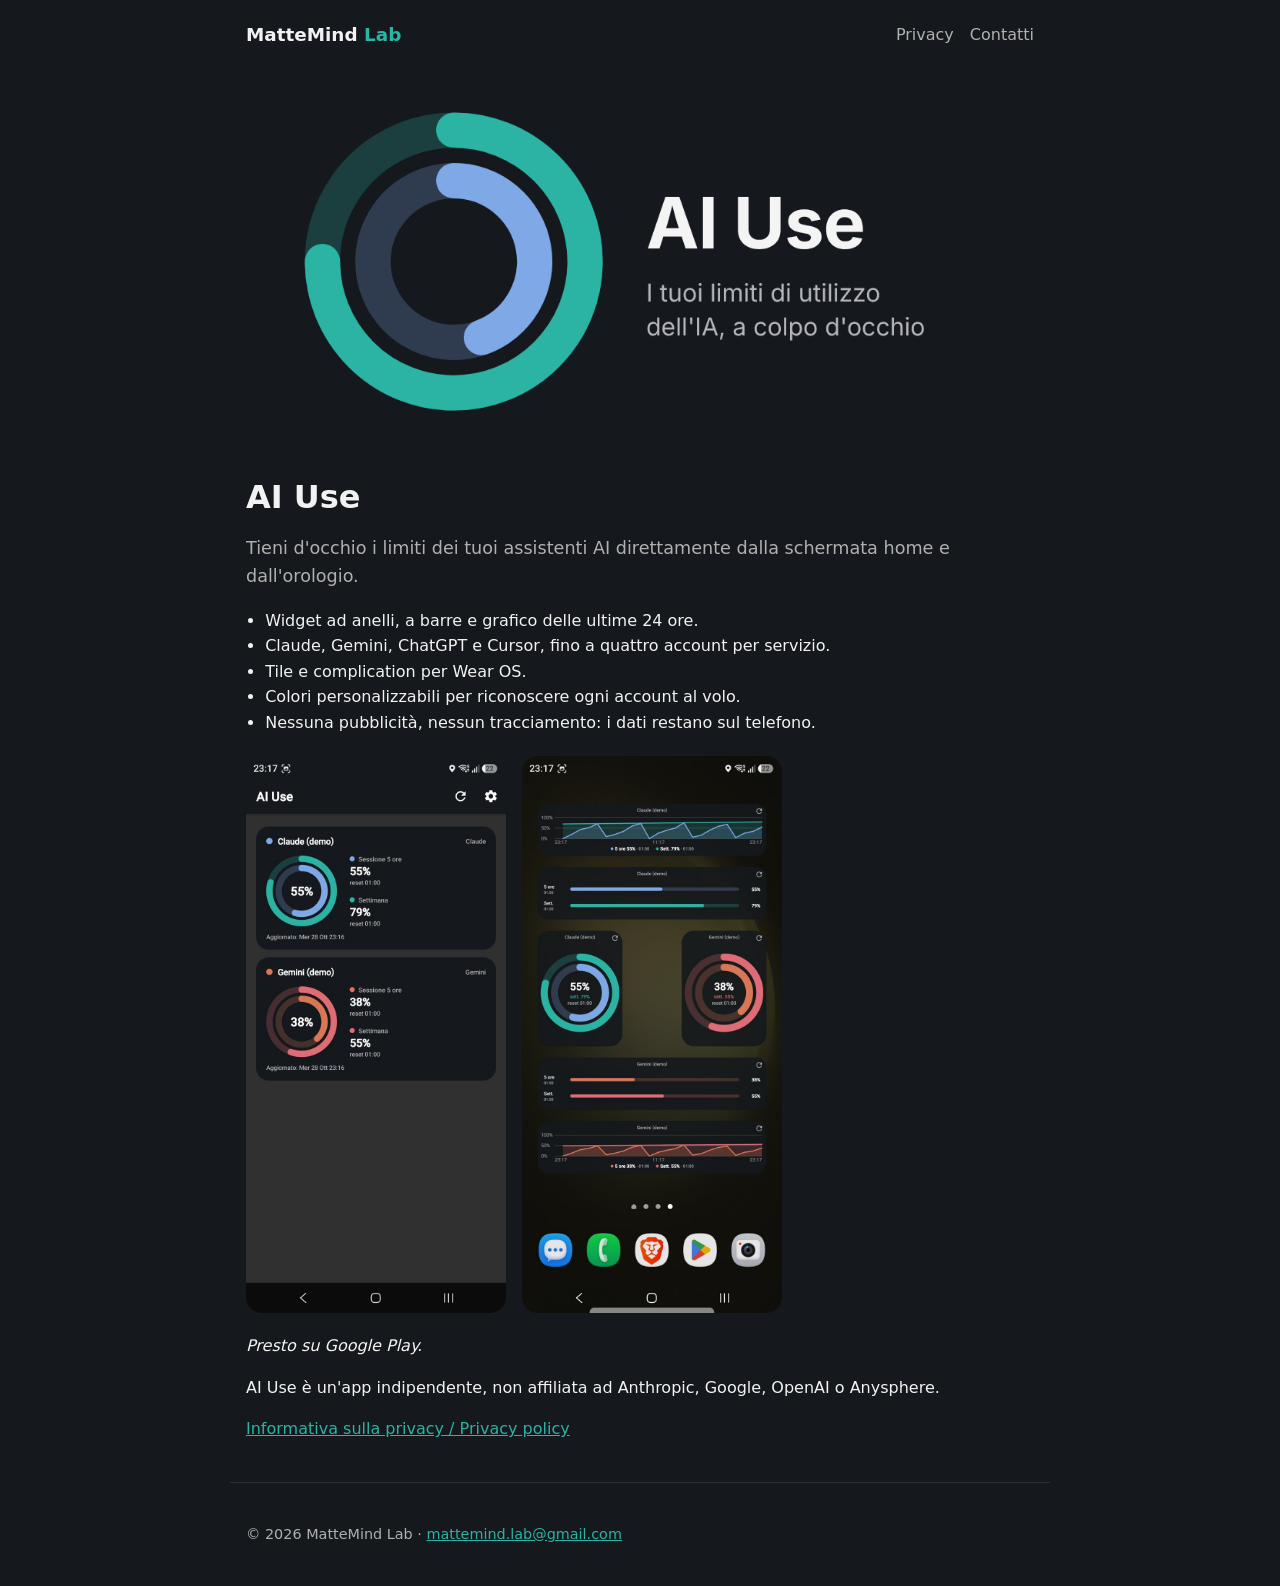
==== ai-use/index.html @ 4f1a78b9 "Logo di sfondo visibile anche su telefono; forza il ricaricamento del CSS Co-Authored-By: Claude Opu" ====
<!doctype html>
<html lang="it">
<head>
<meta charset="utf-8">
<meta name="viewport" content="width=device-width,initial-scale=1">
<title>AI Use – MatteMind Lab</title>
<meta name="description" content="AI Use: widget Android e tile Wear OS con i limiti di utilizzo di Claude, Gemini, ChatGPT e Cursor.">
<link rel="stylesheet" href="../style.css?v=3">
<link rel="icon" href="../favicon.png?v=3">
</head>
<body>
<header><a class="brand" href="../">MatteMind <span>Lab</span></a><nav><a href="privacy.html">Privacy</a><a href="../#contatti">Contatti</a></nav></header>
<main>
<img class="feature" src="feature.png" alt="AI Use">
<h1>AI Use</h1>
<p class="lead">Tieni d'occhio i limiti dei tuoi assistenti AI direttamente dalla schermata home e dall'orologio.</p>
<ul>
  <li>Widget ad anelli, a barre e grafico delle ultime 24 ore.</li>
  <li>Claude, Gemini, ChatGPT e Cursor, fino a quattro account per servizio.</li>
  <li>Tile e complication per Wear OS.</li>
  <li>Colori personalizzabili per riconoscere ogni account al volo.</li>
  <li>Nessuna pubblicità, nessun tracciamento: i dati restano sul telefono.</li>
</ul>
<div class="shots">
  <img src="app.jpg" alt="Schermata principale di AI Use">
  <img src="widget.jpg" alt="Widget di AI Use sulla schermata home: grafico, barre e anelli">
</div>
<p><em>Presto su Google Play.</em></p>
<p>AI Use è un'app indipendente, non affiliata ad Anthropic, Google, OpenAI o Anysphere.</p>
<p><a href="privacy.html">Informativa sulla privacy / Privacy policy</a></p>
</main>
<footer>© 2026 MatteMind Lab · <a href="mailto:mattemind.lab@gmail.com">mattemind.lab@gmail.com</a></footer>
</body>
</html>
---- style.css ----
:root{--bg:#15181C;--card:#1E2227;--teal:#2BB3A3;--blue:#7FA8E6;--text:#F2F2F2;--muted:#B0B0B0}
*{box-sizing:border-box}
body{margin:0;background:var(--bg);color:var(--text);font-family:system-ui,-apple-system,"Segoe UI",Roboto,sans-serif;line-height:1.6}
a{color:var(--teal)}
header,main,footer{max-width:820px;margin:0 auto;padding:0 16px}
header{display:flex;align-items:center;justify-content:space-between;padding-top:20px;padding-bottom:20px}
.brand{font-weight:700;font-size:1.15rem;color:var(--text);text-decoration:none}
.brand span{color:var(--teal)}
nav a{margin-left:16px;color:var(--muted);text-decoration:none}
nav a:hover{color:var(--text)}
h1{font-size:2rem;line-height:1.2;margin:.5em 0}
h2{color:var(--blue);margin-top:1.8em}
.lead{color:var(--muted);font-size:1.1rem}
.card{background:rgba(30,34,39,.82);border-radius:16px;padding:20px;margin:20px 0;display:flex;gap:20px;align-items:center}
.card img{width:96px;height:96px;border-radius:22px;flex:none}
.card h3{margin:0 0 4px}
.card p{margin:0;color:var(--muted)}
.btn{display:inline-block;background:var(--teal);color:#0d0f12;font-weight:600;padding:10px 18px;border-radius:999px;text-decoration:none;margin-top:10px}
.shots{display:flex;gap:16px;flex-wrap:wrap;margin:20px 0}
.shots img{width:calc(50% - 8px);max-width:260px;border-radius:16px}
.feature{width:100%;border-radius:16px}
ul{padding-left:1.2em}
footer{color:var(--muted);font-size:.9rem;padding-top:40px;padding-bottom:40px;border-top:1px solid #2a2f35;margin-top:40px}
@media(max-width:520px){.card{flex-direction:column;align-items:flex-start}h1{font-size:1.6rem}}
body.home{background:var(--bg) url(logo-bg.png) no-repeat fixed right -6vmin center/min(85vmin,640px)}
@media(max-width:700px){body.home{background-position:center 40px;background-size:min(95vw,420px);background-attachment:scroll}}
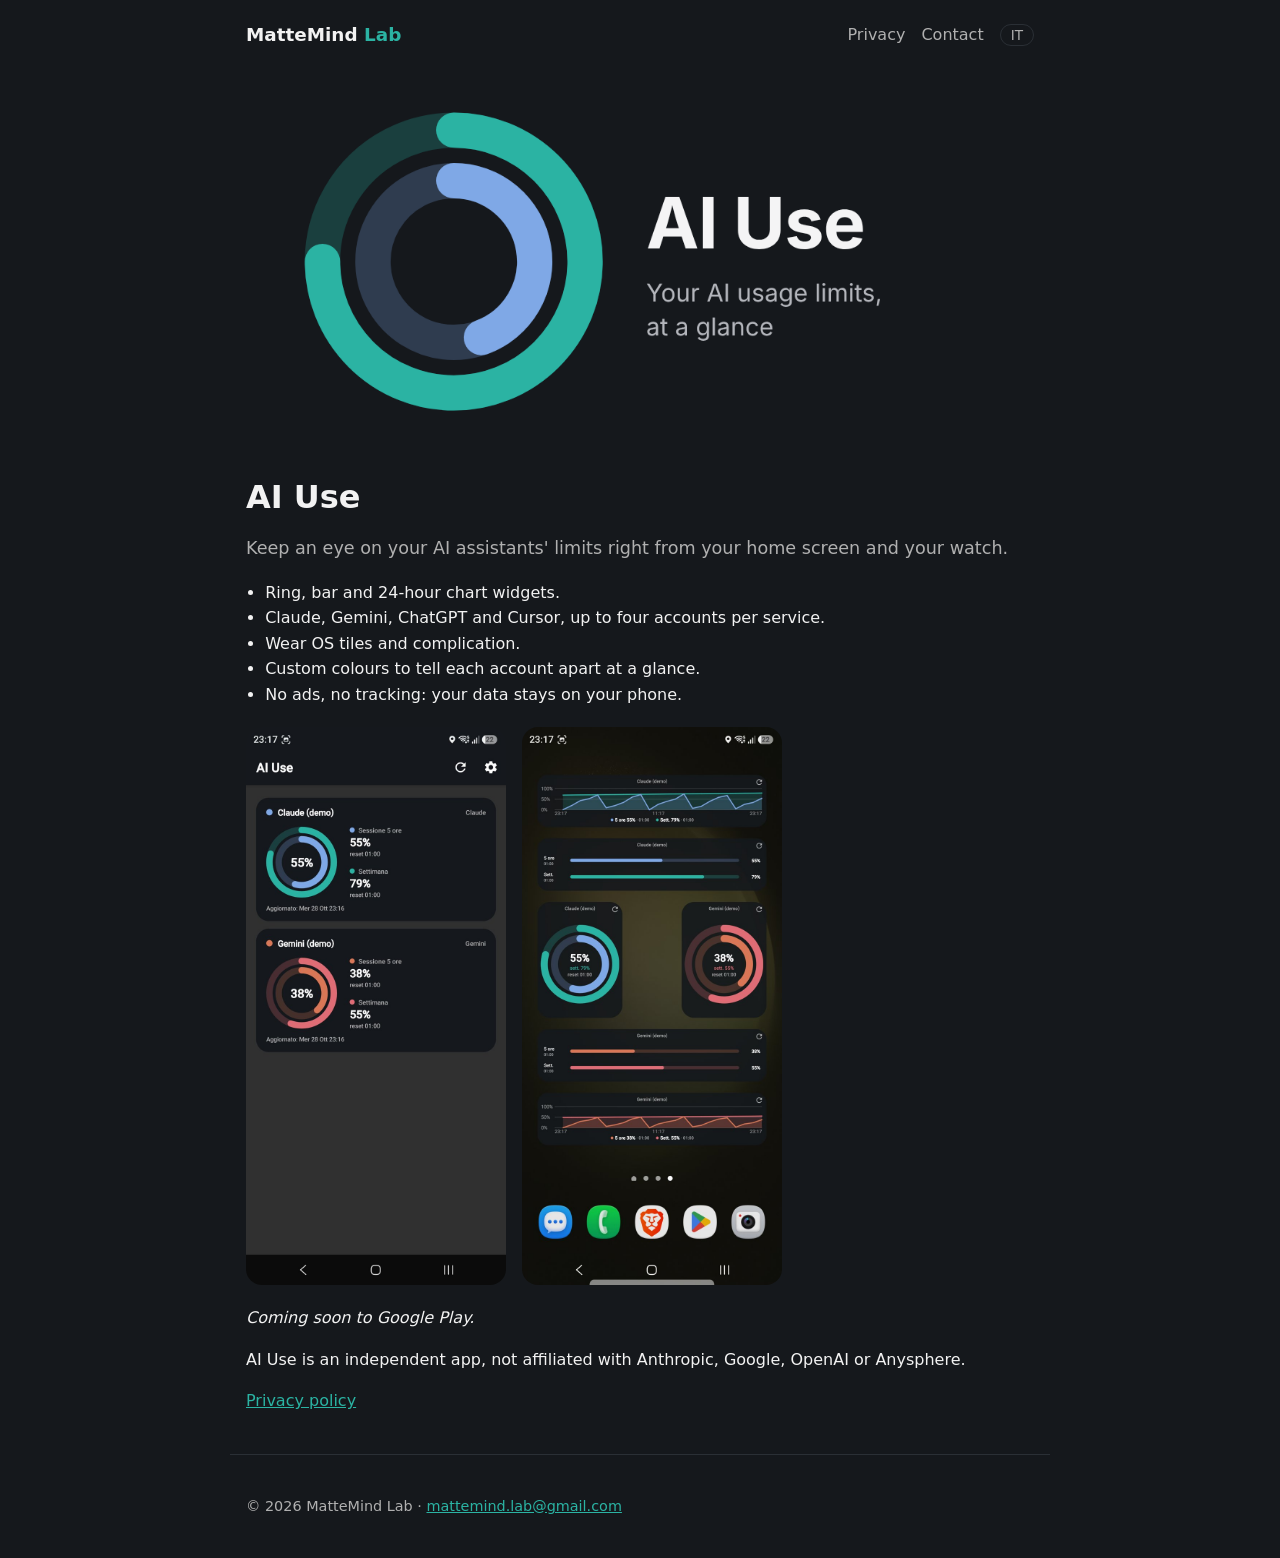
==== commit e1866312: "Sito bilingue IT/EN secondo la lingua di sistema; logo di sfondo fisso anche su telefono Co-Authored" ====
--- a/ai-use/index.html
+++ b/ai-use/index.html
@@ -3,31 +3,42 @@
 <head>
 <meta charset="utf-8">
 <meta name="viewport" content="width=device-width,initial-scale=1">
+<script src="../lang.js?v=4"></script>
 <title>AI Use – MatteMind Lab</title>
-<meta name="description" content="AI Use: widget Android e tile Wear OS con i limiti di utilizzo di Claude, Gemini, ChatGPT e Cursor.">
-<link rel="stylesheet" href="../style.css?v=3">
+<meta name="description" content="AI Use: widget Android e tile Wear OS con i limiti di utilizzo di Claude, Gemini, ChatGPT e Cursor. Android widgets and Wear OS tiles for your AI usage limits.">
+<link rel="stylesheet" href="../style.css?v=4">
 <link rel="icon" href="../favicon.png?v=3">
 </head>
 <body>
-<header><a class="brand" href="../">MatteMind <span>Lab</span></a><nav><a href="privacy.html">Privacy</a><a href="../#contatti">Contatti</a></nav></header>
+<header><a class="brand" href="../">MatteMind <span>Lab</span></a><nav><a href="privacy.html">Privacy</a><a href="../#contatti"><span class="it">Contatti</span><span class="en">Contact</span></a><a class="lang it" href="#" onclick="setLang('en');return false">EN</a><a class="lang en" href="#" onclick="setLang('it');return false">IT</a></nav></header>
 <main>
-<img class="feature" src="feature.png" alt="AI Use">
+<img class="feature it" src="feature.png" alt="AI Use">
+<img class="feature en" src="feature-en.png" alt="AI Use">
 <h1>AI Use</h1>
-<p class="lead">Tieni d'occhio i limiti dei tuoi assistenti AI direttamente dalla schermata home e dall'orologio.</p>
-<ul>
+<p class="lead it">Tieni d'occhio i limiti dei tuoi assistenti AI direttamente dalla schermata home e dall'orologio.</p>
+<p class="lead en">Keep an eye on your AI assistants' limits right from your home screen and your watch.</p>
+<ul class="it">
   <li>Widget ad anelli, a barre e grafico delle ultime 24 ore.</li>
   <li>Claude, Gemini, ChatGPT e Cursor, fino a quattro account per servizio.</li>
   <li>Tile e complication per Wear OS.</li>
   <li>Colori personalizzabili per riconoscere ogni account al volo.</li>
   <li>Nessuna pubblicità, nessun tracciamento: i dati restano sul telefono.</li>
 </ul>
+<ul class="en">
+  <li>Ring, bar and 24-hour chart widgets.</li>
+  <li>Claude, Gemini, ChatGPT and Cursor, up to four accounts per service.</li>
+  <li>Wear OS tiles and complication.</li>
+  <li>Custom colours to tell each account apart at a glance.</li>
+  <li>No ads, no tracking: your data stays on your phone.</li>
+</ul>
 <div class="shots">
-  <img src="app.jpg" alt="Schermata principale di AI Use">
-  <img src="widget.jpg" alt="Widget di AI Use sulla schermata home: grafico, barre e anelli">
+  <img src="app.jpg" alt="AI Use main screen">
+  <img src="widget.jpg" alt="AI Use widgets on the home screen">
 </div>
-<p><em>Presto su Google Play.</em></p>
-<p>AI Use è un'app indipendente, non affiliata ad Anthropic, Google, OpenAI o Anysphere.</p>
-<p><a href="privacy.html">Informativa sulla privacy / Privacy policy</a></p>
+<p><em class="it">Presto su Google Play.</em><em class="en">Coming soon to Google Play.</em></p>
+<p class="it">AI Use è un'app indipendente, non affiliata ad Anthropic, Google, OpenAI o Anysphere.</p>
+<p class="en">AI Use is an independent app, not affiliated with Anthropic, Google, OpenAI or Anysphere.</p>
+<p><a href="privacy.html"><span class="it">Informativa sulla privacy</span><span class="en">Privacy policy</span></a></p>
 </main>
 <footer>© 2026 MatteMind Lab · <a href="mailto:mattemind.lab@gmail.com">mattemind.lab@gmail.com</a></footer>
 </body>
--- a/style.css
+++ b/style.css
@@ -22,5 +22,9 @@
 ul{padding-left:1.2em}
 footer{color:var(--muted);font-size:.9rem;padding-top:40px;padding-bottom:40px;border-top:1px solid #2a2f35;margin-top:40px}
 @media(max-width:520px){.card{flex-direction:column;align-items:flex-start}h1{font-size:1.6rem}}
-body.home{background:var(--bg) url(logo-bg.png) no-repeat fixed right -6vmin center/min(85vmin,640px)}
-@media(max-width:700px){body.home{background-position:center 40px;background-size:min(95vw,420px);background-attachment:scroll}}
+html{background:var(--bg)}
+body.home{background:transparent}
+body.home::before{content:"";position:fixed;inset:0;z-index:-1;pointer-events:none;background:url(logo-bg.png) no-repeat right -6vmin center/min(85vmin,640px)}
+@media(max-width:700px){body.home::before{background-position:center 64px;background-size:min(95vw,420px)}}
+html.en .it,html:not(.en) .en{display:none}
+.lang{margin-left:16px;color:var(--muted);text-decoration:none;border:1px solid #2a2f35;border-radius:999px;padding:2px 10px;font-size:.85rem}
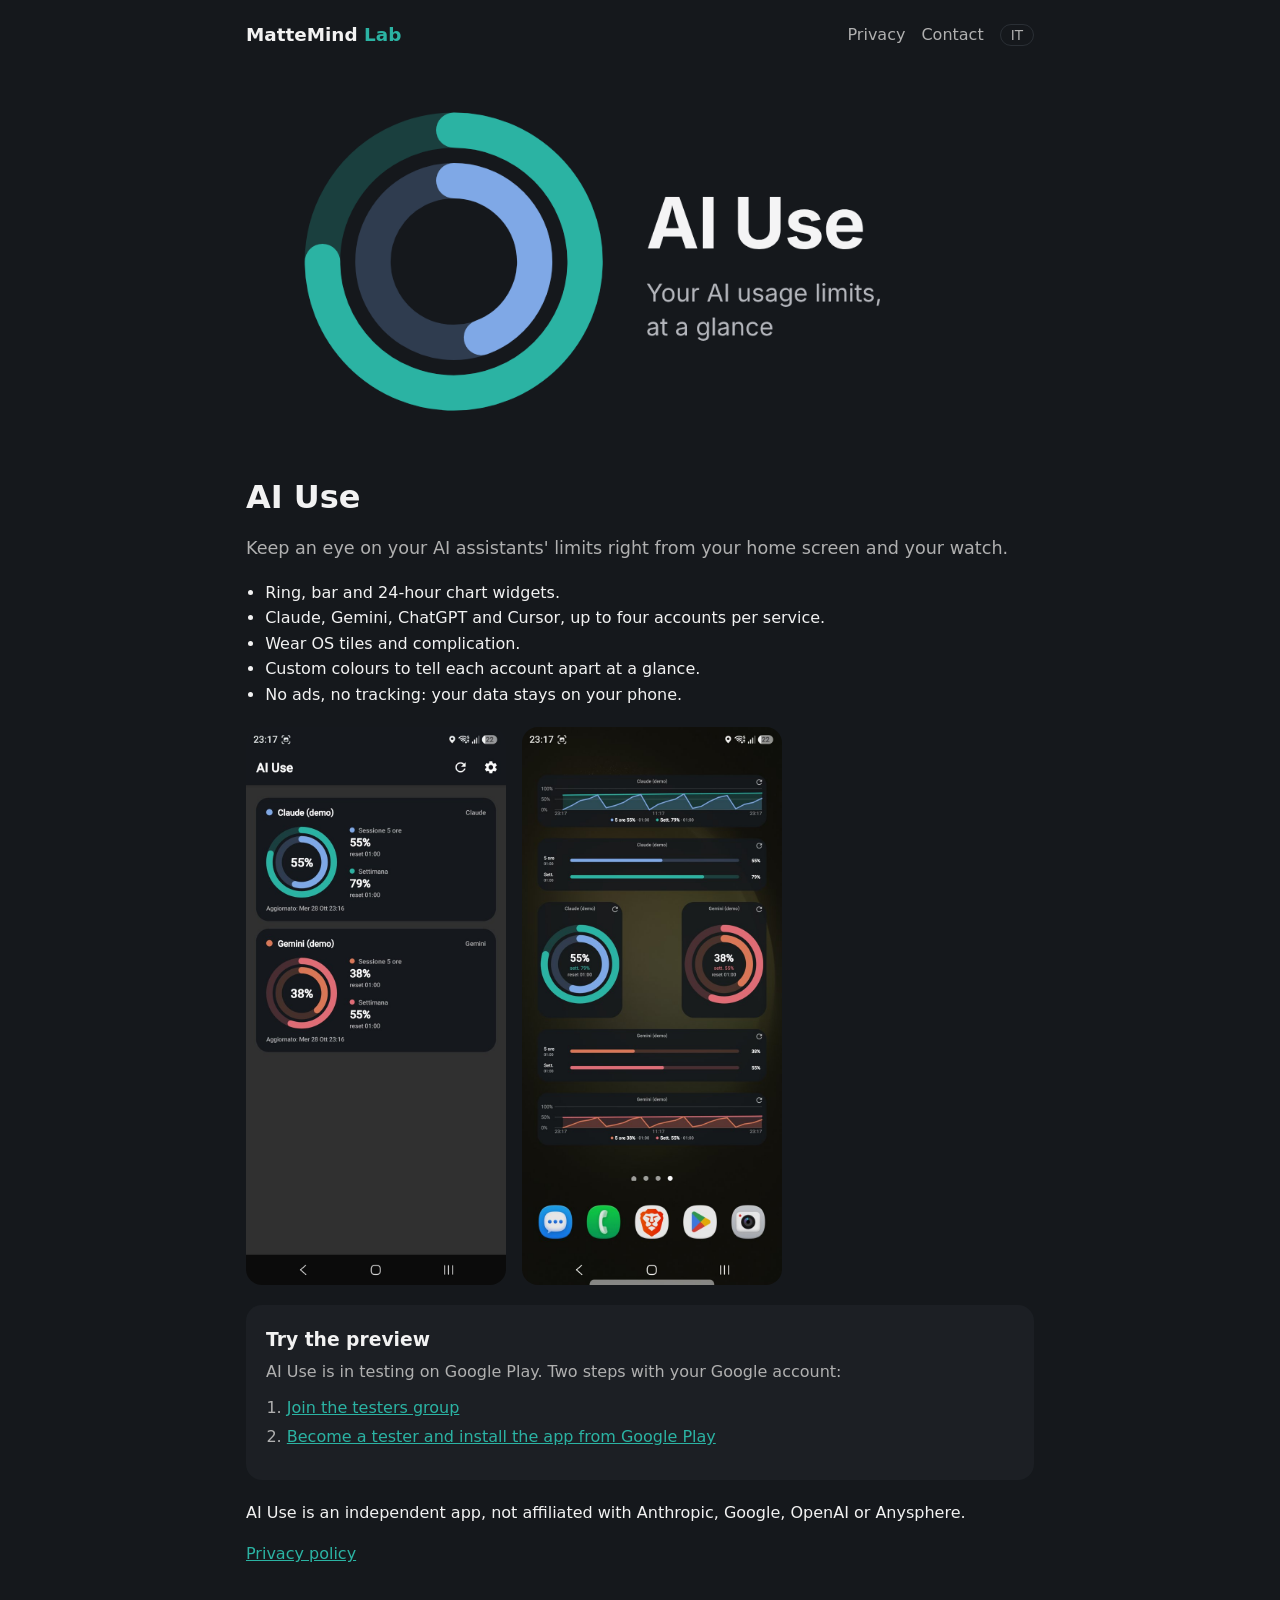
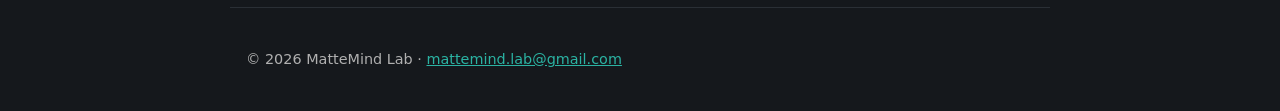
==== commit d88f3847: "Pagina AI Use: link per provare l'app nel test chiuso al posto di "presto su Google Play" Co-Authore" ====
--- a/ai-use/index.html
+++ b/ai-use/index.html
@@ -6,7 +6,7 @@
 <script src="../lang.js?v=4"></script>
 <title>AI Use – MatteMind Lab</title>
 <meta name="description" content="AI Use: widget Android e tile Wear OS con i limiti di utilizzo di Claude, Gemini, ChatGPT e Cursor. Android widgets and Wear OS tiles for your AI usage limits.">
-<link rel="stylesheet" href="../style.css?v=4">
+<link rel="stylesheet" href="../style.css?v=5">
 <link rel="icon" href="../favicon.png?v=3">
 </head>
 <body>
@@ -35,7 +35,18 @@
   <img src="app.jpg" alt="AI Use main screen">
   <img src="widget.jpg" alt="AI Use widgets on the home screen">
 </div>
-<p><em class="it">Presto su Google Play.</em><em class="en">Coming soon to Google Play.</em></p>
+<div class="card test">
+  <div>
+    <h3 class="it">Provalo in anteprima</h3>
+    <h3 class="en">Try the preview</h3>
+    <p class="it">AI Use è in fase di test su Google Play. Per installarlo servono due passaggi con il tuo account Google:</p>
+    <p class="en">AI Use is in testing on Google Play. Two steps with your Google account:</p>
+    <ol>
+      <li><a href="https://groups.google.com/g/ai-use-tester"><span class="it">Iscriviti al gruppo dei tester</span><span class="en">Join the testers group</span></a></li>
+      <li><a href="https://play.google.com/apps/testing/io.github.matteolincetti.aiusage"><span class="it">Diventa tester e installa l'app da Google Play</span><span class="en">Become a tester and install the app from Google Play</span></a></li>
+    </ol>
+  </div>
+</div>
 <p class="it">AI Use è un'app indipendente, non affiliata ad Anthropic, Google, OpenAI o Anysphere.</p>
 <p class="en">AI Use is an independent app, not affiliated with Anthropic, Google, OpenAI or Anysphere.</p>
 <p><a href="privacy.html"><span class="it">Informativa sulla privacy</span><span class="en">Privacy policy</span></a></p>
--- a/style.css
+++ b/style.css
@@ -28,3 +28,4 @@
 @media(max-width:700px){body.home::before{background-position:center 64px;background-size:min(95vw,420px)}}
 html.en .it,html:not(.en) .en{display:none}
 .lang{margin-left:16px;color:var(--muted);text-decoration:none;border:1px solid #2a2f35;border-radius:999px;padding:2px 10px;font-size:.85rem}
+.card.test{display:block}.card ol{color:var(--muted);margin:10px 0;padding-left:1.3em}.card ol li{margin:4px 0}
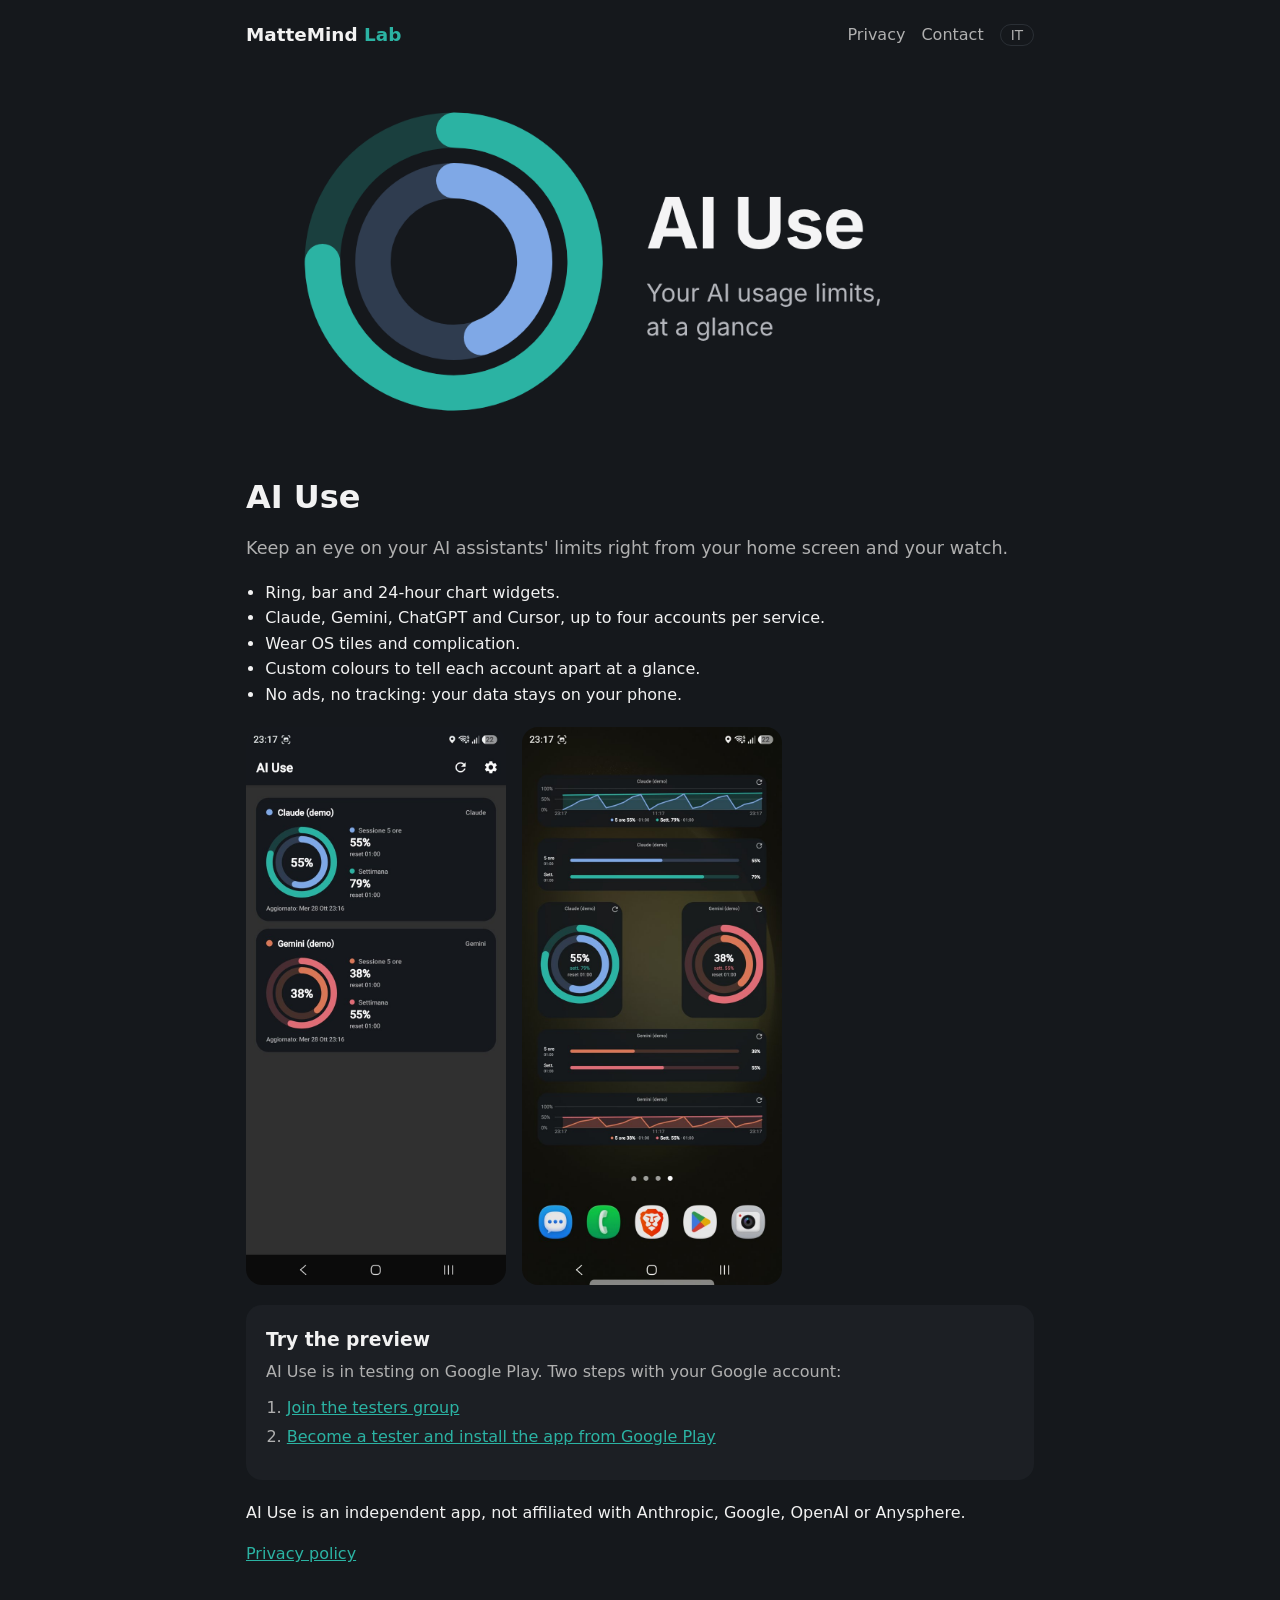
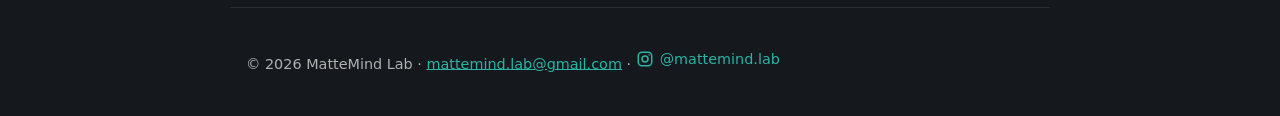
==== commit c70d2d2e: "Link a Instagram @mattemind.lab nella home e nel piè di pagina Co-Authored-By: Claude Opus 5.5 <nore" ====
--- a/ai-use/index.html
+++ b/ai-use/index.html
@@ -6,7 +6,7 @@
 <script src="../lang.js?v=4"></script>
 <title>AI Use – MatteMind Lab</title>
 <meta name="description" content="AI Use: widget Android e tile Wear OS con i limiti di utilizzo di Claude, Gemini, ChatGPT e Cursor. Android widgets and Wear OS tiles for your AI usage limits.">
-<link rel="stylesheet" href="../style.css?v=5">
+<link rel="stylesheet" href="../style.css?v=6">
 <link rel="icon" href="../favicon.png?v=3">
 </head>
 <body>
@@ -51,6 +51,6 @@
 <p class="en">AI Use is an independent app, not affiliated with Anthropic, Google, OpenAI or Anysphere.</p>
 <p><a href="privacy.html"><span class="it">Informativa sulla privacy</span><span class="en">Privacy policy</span></a></p>
 </main>
-<footer>© 2026 MatteMind Lab · <a href="mailto:mattemind.lab@gmail.com">mattemind.lab@gmail.com</a></footer>
+<footer>© 2026 MatteMind Lab · <a href="mailto:mattemind.lab@gmail.com">mattemind.lab@gmail.com</a> · <a class="social" href="https://www.instagram.com/mattemind.lab/" aria-label="Instagram @mattemind.lab"><svg viewBox="0 0 24 24" width="18" height="18" fill="none" stroke="currentColor" stroke-width="2" aria-hidden="true"><rect x="3" y="3" width="18" height="18" rx="5"/><circle cx="12" cy="12" r="4"/><circle cx="17.5" cy="6.5" r="1" fill="currentColor" stroke="none"/></svg>@mattemind.lab</a></footer>
 </body>
 </html>
--- a/style.css
+++ b/style.css
@@ -29,3 +29,4 @@
 html.en .it,html:not(.en) .en{display:none}
 .lang{margin-left:16px;color:var(--muted);text-decoration:none;border:1px solid #2a2f35;border-radius:999px;padding:2px 10px;font-size:.85rem}
 .card.test{display:block}.card ol{color:var(--muted);margin:10px 0;padding-left:1.3em}.card ol li{margin:4px 0}
+.social{display:inline-flex;align-items:center;gap:6px;text-decoration:none}.social svg{flex:none}
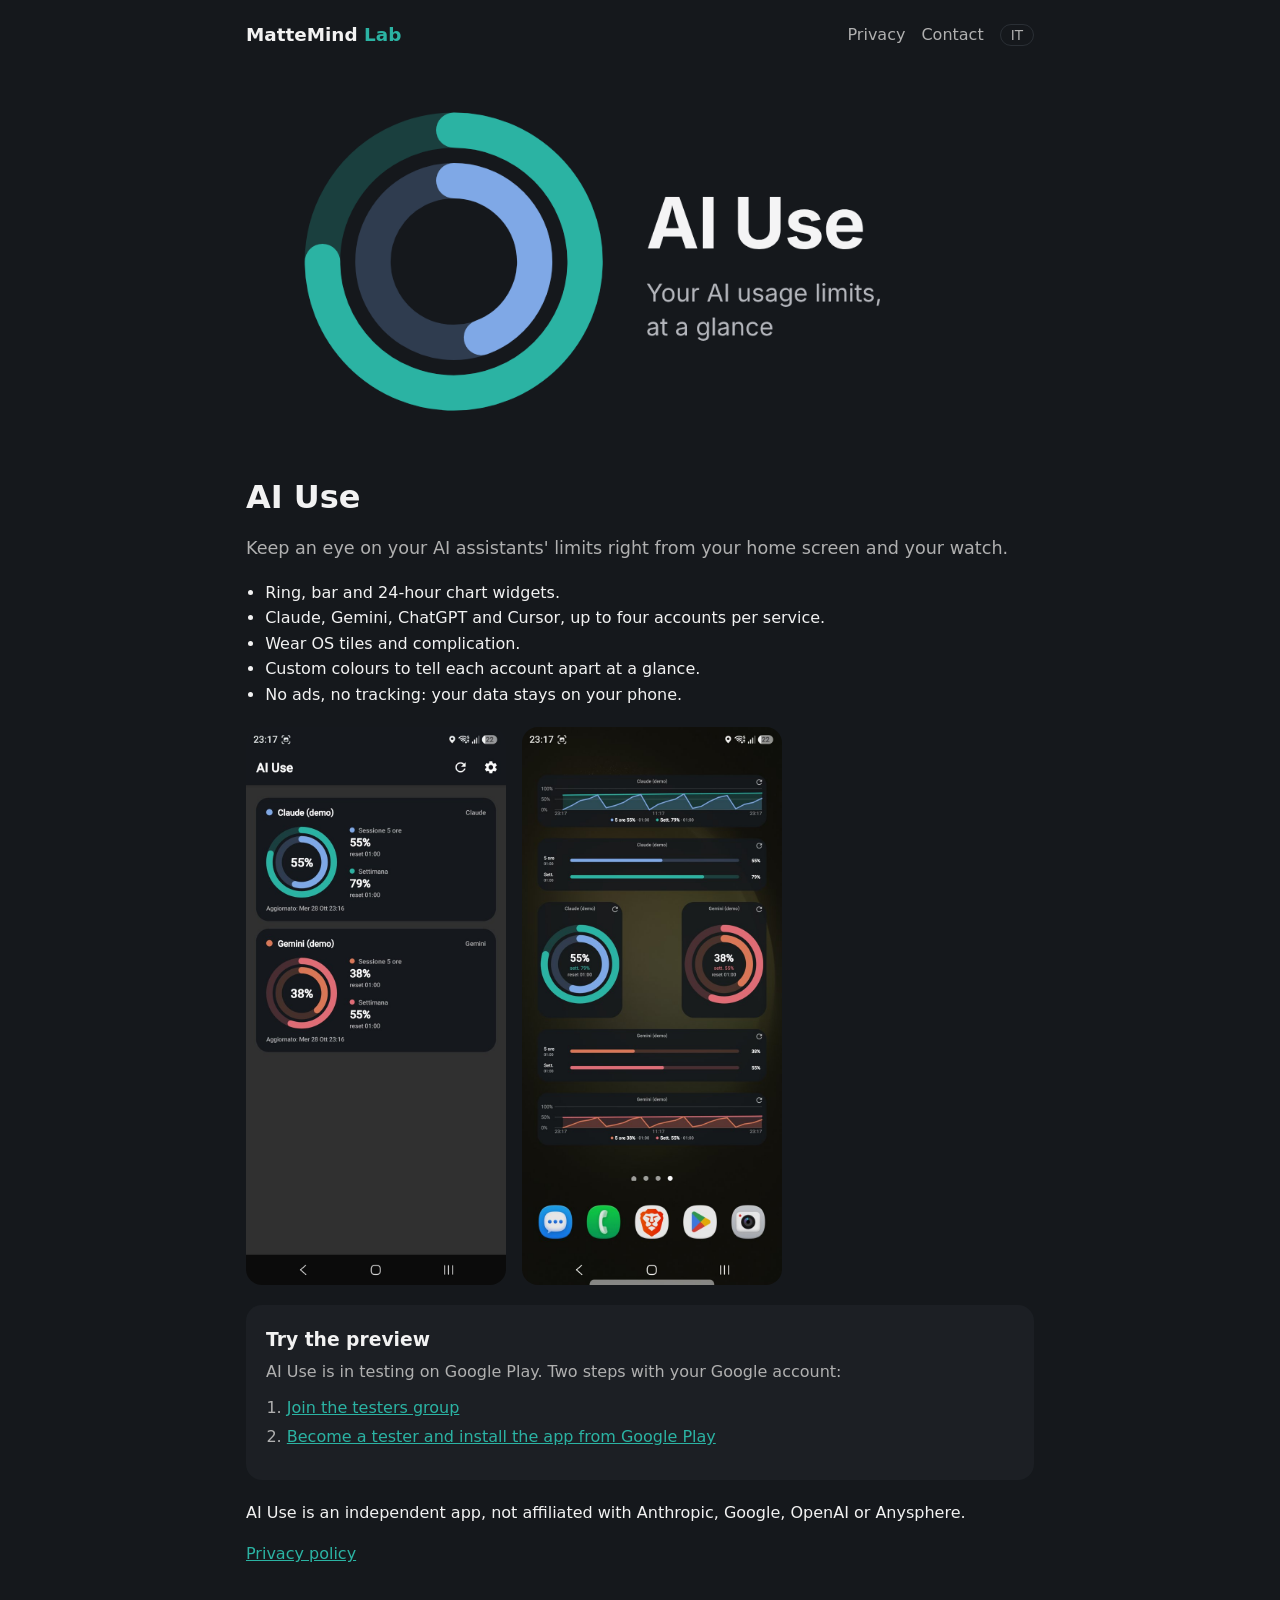
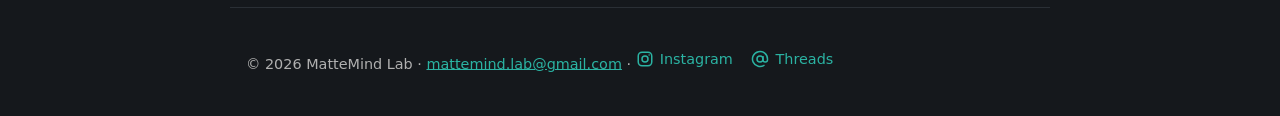
==== commit 04e9abce: "Link a Threads @mattemind.lab accanto a Instagram Co-Authored-By: Claude Opus 5.5 <noreply@anthropic" ====
--- a/ai-use/index.html
+++ b/ai-use/index.html
@@ -6,7 +6,7 @@
 <script src="../lang.js?v=4"></script>
 <title>AI Use – MatteMind Lab</title>
 <meta name="description" content="AI Use: widget Android e tile Wear OS con i limiti di utilizzo di Claude, Gemini, ChatGPT e Cursor. Android widgets and Wear OS tiles for your AI usage limits.">
-<link rel="stylesheet" href="../style.css?v=6">
+<link rel="stylesheet" href="../style.css?v=7">
 <link rel="icon" href="../favicon.png?v=3">
 </head>
 <body>
@@ -51,6 +51,6 @@
 <p class="en">AI Use is an independent app, not affiliated with Anthropic, Google, OpenAI or Anysphere.</p>
 <p><a href="privacy.html"><span class="it">Informativa sulla privacy</span><span class="en">Privacy policy</span></a></p>
 </main>
-<footer>© 2026 MatteMind Lab · <a href="mailto:mattemind.lab@gmail.com">mattemind.lab@gmail.com</a> · <a class="social" href="https://www.instagram.com/mattemind.lab/" aria-label="Instagram @mattemind.lab"><svg viewBox="0 0 24 24" width="18" height="18" fill="none" stroke="currentColor" stroke-width="2" aria-hidden="true"><rect x="3" y="3" width="18" height="18" rx="5"/><circle cx="12" cy="12" r="4"/><circle cx="17.5" cy="6.5" r="1" fill="currentColor" stroke="none"/></svg>@mattemind.lab</a></footer>
+<footer>© 2026 MatteMind Lab · <a href="mailto:mattemind.lab@gmail.com">mattemind.lab@gmail.com</a> · <a class="social" href="https://www.instagram.com/mattemind.lab/" aria-label="Instagram @mattemind.lab"><svg viewBox="0 0 24 24" width="18" height="18" fill="none" stroke="currentColor" stroke-width="2" aria-hidden="true"><rect x="3" y="3" width="18" height="18" rx="5"/><circle cx="12" cy="12" r="4"/><circle cx="17.5" cy="6.5" r="1" fill="currentColor" stroke="none"/></svg>Instagram</a> <a class="social" href="https://www.threads.com/@mattemind.lab" aria-label="Threads @mattemind.lab"><svg viewBox="0 0 24 24" width="18" height="18" fill="none" stroke="currentColor" stroke-width="2" aria-hidden="true"><circle cx="12" cy="12" r="4"/><path d="M16 8v5a3 3 0 0 0 6 0v-1a10 10 0 1 0-4 8"/></svg>Threads</a></footer>
 </body>
 </html>
--- a/style.css
+++ b/style.css
@@ -29,4 +29,4 @@
 html.en .it,html:not(.en) .en{display:none}
 .lang{margin-left:16px;color:var(--muted);text-decoration:none;border:1px solid #2a2f35;border-radius:999px;padding:2px 10px;font-size:.85rem}
 .card.test{display:block}.card ol{color:var(--muted);margin:10px 0;padding-left:1.3em}.card ol li{margin:4px 0}
-.social{display:inline-flex;align-items:center;gap:6px;text-decoration:none}.social svg{flex:none}
+.social{display:inline-flex;align-items:center;gap:6px;text-decoration:none;margin-right:14px}.social svg{flex:none}
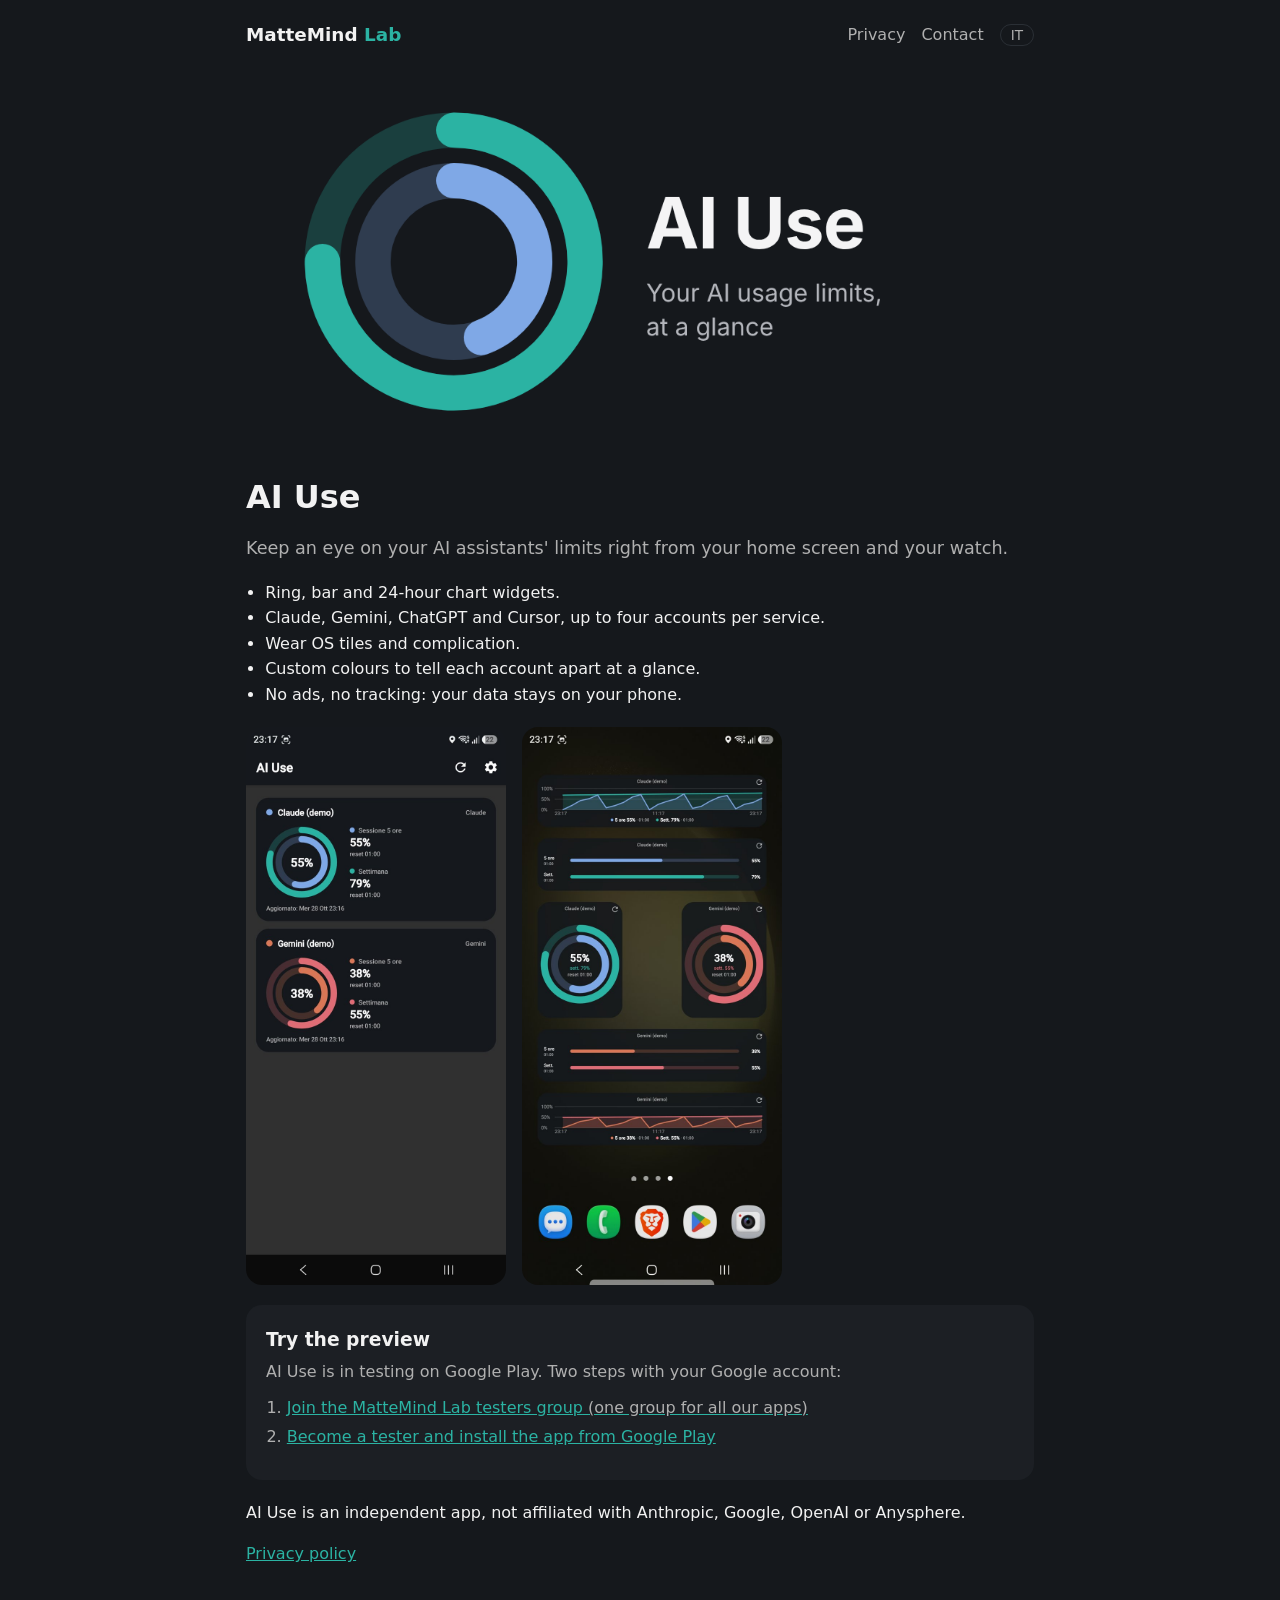
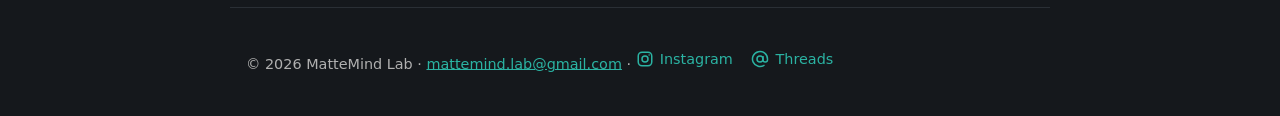
==== commit 85185ee2: "Gruppo tester unico MatteMind Lab al posto di ai-use-tester Co-Authored-By: Claude Opus 5.5 <noreply" ====
--- a/ai-use/index.html
+++ b/ai-use/index.html
@@ -6,7 +6,7 @@
 <script src="../lang.js?v=4"></script>
 <title>AI Use – MatteMind Lab</title>
 <meta name="description" content="AI Use: widget Android e tile Wear OS con i limiti di utilizzo di Claude, Gemini, ChatGPT e Cursor. Android widgets and Wear OS tiles for your AI usage limits.">
-<link rel="stylesheet" href="../style.css?v=7">
+<link rel="stylesheet" href="../style.css?v=8">
 <link rel="icon" href="../favicon.png?v=3">
 </head>
 <body>
@@ -42,7 +42,7 @@
     <p class="it">AI Use è in fase di test su Google Play. Per installarlo servono due passaggi con il tuo account Google:</p>
     <p class="en">AI Use is in testing on Google Play. Two steps with your Google account:</p>
     <ol>
-      <li><a href="https://groups.google.com/g/ai-use-tester"><span class="it">Iscriviti al gruppo dei tester</span><span class="en">Join the testers group</span></a></li>
+      <li><a href="https://groups.google.com/g/mattemind-lab-testers"><span class="it">Iscriviti al gruppo dei tester di MatteMind Lab</span> <span class="it muted">(uno solo per tutte le nostre app)</span><span class="en">Join the MatteMind Lab testers group</span> <span class="en muted">(one group for all our apps)</span></a></li>
       <li><a href="https://play.google.com/apps/testing/io.github.matteolincetti.aiusage"><span class="it">Diventa tester e installa l'app da Google Play</span><span class="en">Become a tester and install the app from Google Play</span></a></li>
     </ol>
   </div>
--- a/style.css
+++ b/style.css
@@ -30,3 +30,4 @@
 .lang{margin-left:16px;color:var(--muted);text-decoration:none;border:1px solid #2a2f35;border-radius:999px;padding:2px 10px;font-size:.85rem}
 .card.test{display:block}.card ol{color:var(--muted);margin:10px 0;padding-left:1.3em}.card ol li{margin:4px 0}
 .social{display:inline-flex;align-items:center;gap:6px;text-decoration:none;margin-right:14px}.social svg{flex:none}
+.muted{color:var(--muted)}
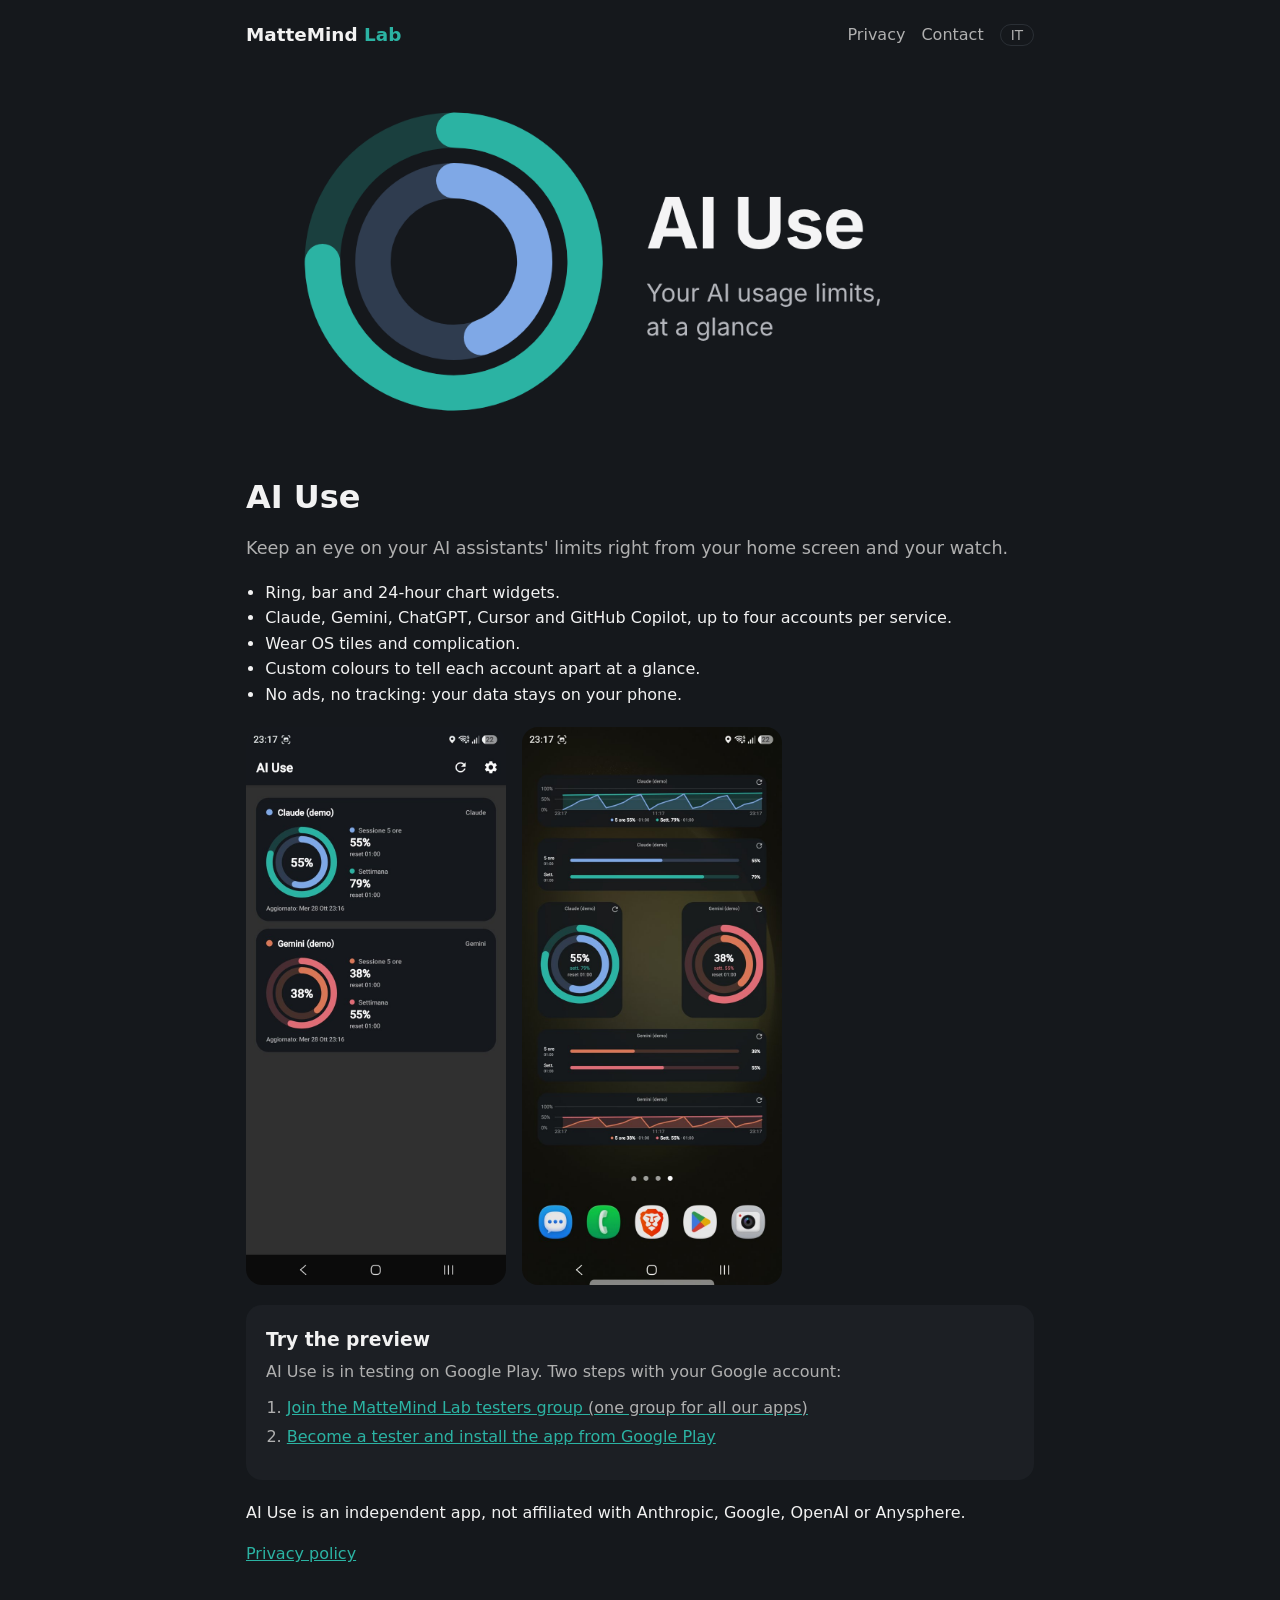
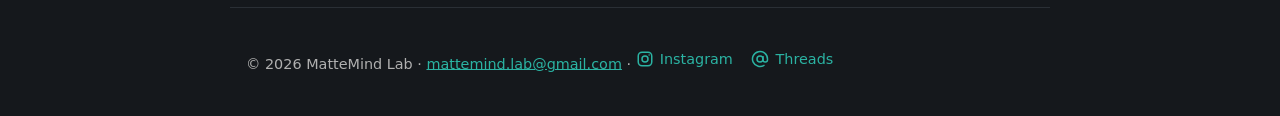
==== commit 22858717: "AI Use: add GitHub Copilot to the page and the privacy policy Co-Authored-By: Claude Opus 5.5 <norep" ====
--- a/ai-use/index.html
+++ b/ai-use/index.html
@@ -5,7 +5,7 @@
 <meta name="viewport" content="width=device-width,initial-scale=1">
 <script src="../lang.js?v=4"></script>
 <title>AI Use – MatteMind Lab</title>
-<meta name="description" content="AI Use: widget Android e tile Wear OS con i limiti di utilizzo di Claude, Gemini, ChatGPT e Cursor. Android widgets and Wear OS tiles for your AI usage limits.">
+<meta name="description" content="AI Use: widget Android e tile Wear OS con i limiti di utilizzo di Claude, Gemini, ChatGPT, Cursor e GitHub Copilot. Android widgets and Wear OS tiles for your AI usage limits.">
 <link rel="stylesheet" href="../style.css?v=8">
 <link rel="icon" href="../favicon.png?v=3">
 </head>
@@ -19,14 +19,14 @@
 <p class="lead en">Keep an eye on your AI assistants' limits right from your home screen and your watch.</p>
 <ul class="it">
   <li>Widget ad anelli, a barre e grafico delle ultime 24 ore.</li>
-  <li>Claude, Gemini, ChatGPT e Cursor, fino a quattro account per servizio.</li>
+  <li>Claude, Gemini, ChatGPT, Cursor e GitHub Copilot, fino a quattro account per servizio.</li>
   <li>Tile e complication per Wear OS.</li>
   <li>Colori personalizzabili per riconoscere ogni account al volo.</li>
   <li>Nessuna pubblicità, nessun tracciamento: i dati restano sul telefono.</li>
 </ul>
 <ul class="en">
   <li>Ring, bar and 24-hour chart widgets.</li>
-  <li>Claude, Gemini, ChatGPT and Cursor, up to four accounts per service.</li>
+  <li>Claude, Gemini, ChatGPT, Cursor and GitHub Copilot, up to four accounts per service.</li>
   <li>Wear OS tiles and complication.</li>
   <li>Custom colours to tell each account apart at a glance.</li>
   <li>No ads, no tracking: your data stays on your phone.</li>
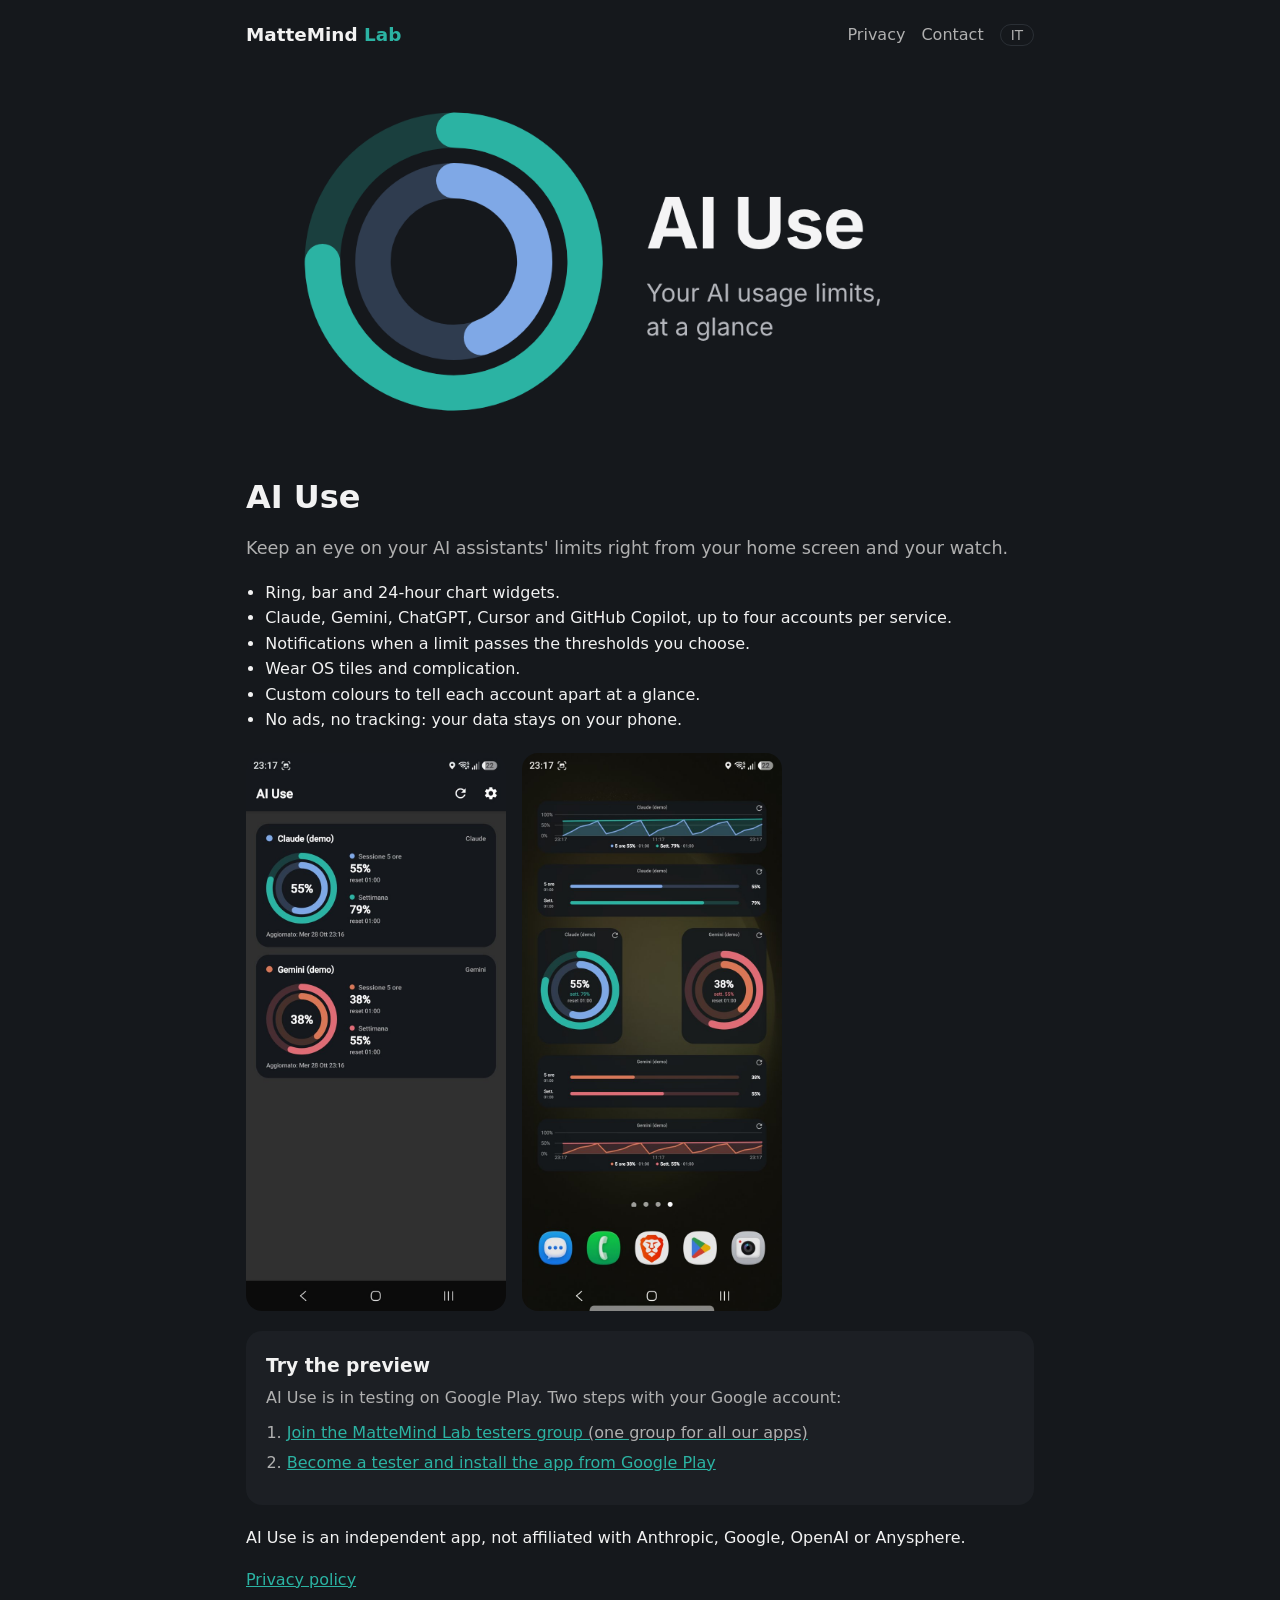
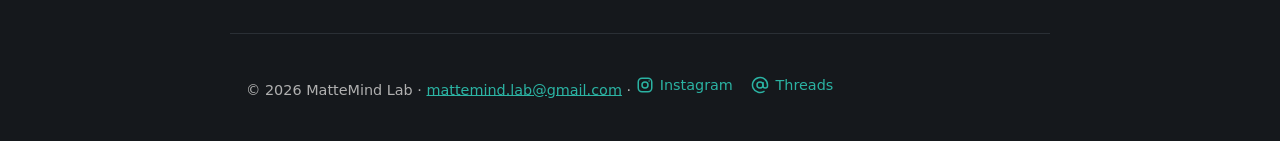
==== commit e90042b6: "AI Use: threshold notifications in the privacy policy and the feature list Co-Authored-By: Claude Op" ====
--- a/ai-use/index.html
+++ b/ai-use/index.html
@@ -20,6 +20,7 @@
 <ul class="it">
   <li>Widget ad anelli, a barre e grafico delle ultime 24 ore.</li>
   <li>Claude, Gemini, ChatGPT, Cursor e GitHub Copilot, fino a quattro account per servizio.</li>
+  <li>Notifiche quando un limite supera le soglie che scegli tu.</li>
   <li>Tile e complication per Wear OS.</li>
   <li>Colori personalizzabili per riconoscere ogni account al volo.</li>
   <li>Nessuna pubblicità, nessun tracciamento: i dati restano sul telefono.</li>
@@ -27,6 +28,7 @@
 <ul class="en">
   <li>Ring, bar and 24-hour chart widgets.</li>
   <li>Claude, Gemini, ChatGPT, Cursor and GitHub Copilot, up to four accounts per service.</li>
+  <li>Notifications when a limit passes the thresholds you choose.</li>
   <li>Wear OS tiles and complication.</li>
   <li>Custom colours to tell each account apart at a glance.</li>
   <li>No ads, no tracking: your data stays on your phone.</li>
